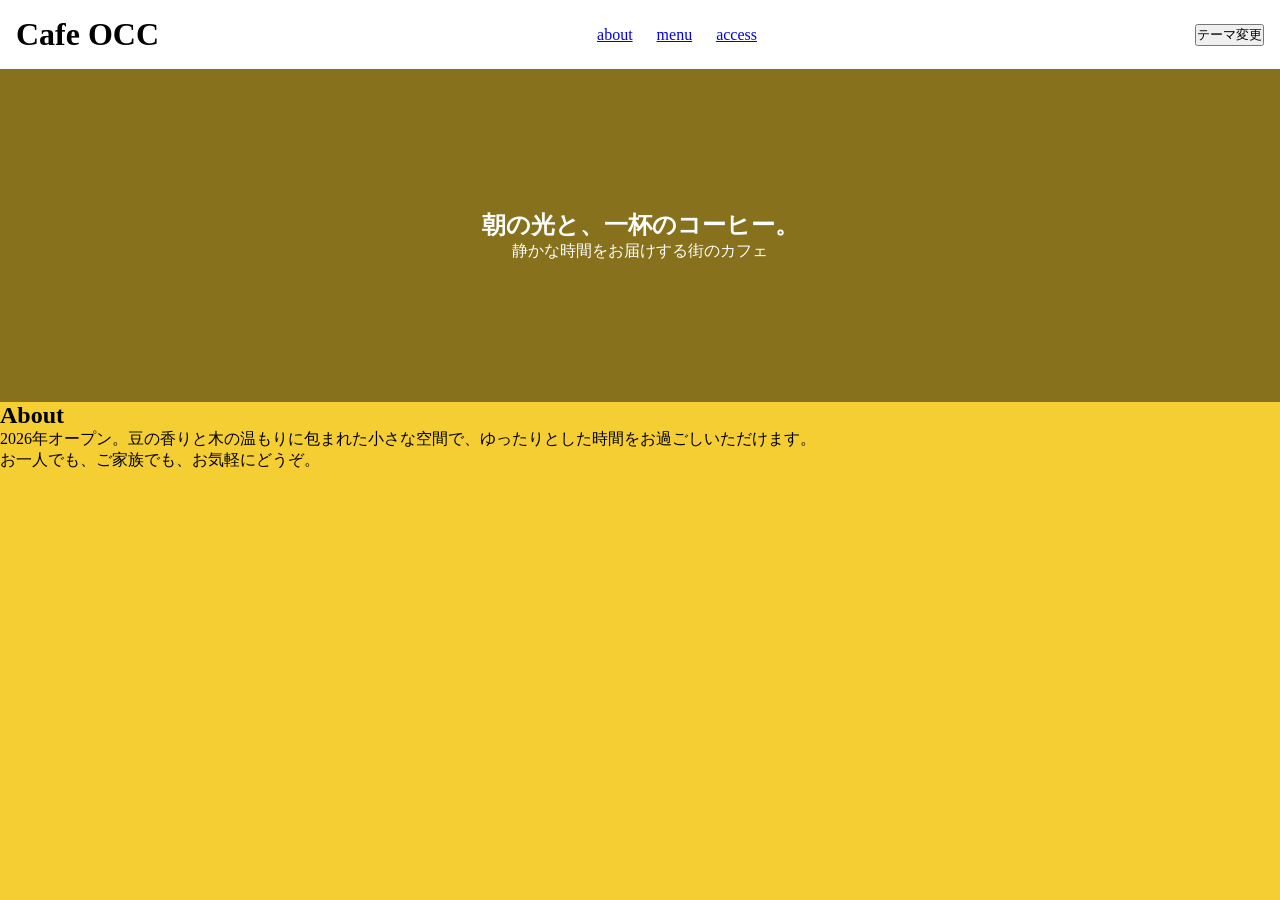
==== cafe/index.html @ ba041b87 "ABOUT のIDスタイルを残しているので続きはそこから Co-authored-by: Copilot <copilot@github.com>" ====
<!DOCTYPE html>
<html lang="ja">
<head>
    <meta charset="UTF-8">
    <meta name="viewport" content="width=device-width, initial-scale=1.0">
    <title>Cafe OCC</title>
    <link rel="stylesheet" href="style.css">
</head>
<body>
    <!-- ヘッダー -->
    <header>
        <h1>Cafe OCC</h1>

        <nav>
            <a href="#about">about</a>
            <a href="#menu">menu</a>
            <a href="#access">access</a>
        </nav>

        <button>テーマ変更</button>
    </header>

    <!-- メイン -->
    <main>
        <section id="hero">
            <h2>朝の光と、一杯のコーヒー。</h2>
            <p>静かな時間をお届けする街のカフェ</p>
        </section>

        <section id="about">
            <h2>About</h2>
            <p>2026年オープン。豆の香りと木の温もりに包まれた小さな空間で、ゆったりとした時間をお過ごしいただけます。</p>
            <p>お一人でも、ご家族でも、お気軽にどうぞ。</p>
        </section>
    </main>

    <!-- フッター -->
    <footer>

    </footer>
</body>
</html>
---- cafe/style.css ----
* {
    margin: 0;
    padding: 0;
    box-sizing: border-box;
}

:root {
  --main-color:   #78350F; /* メインの色（濃い茶色） */
  --accent-color: #F59E0B; /* アクセントの色（オレンジ） */
  --bg-color:     #f5ce33; /* ページ全体の背景色（クリーム色） */
  --text-color:   #1F2937; /* 文字色（濃いグレー） */
  --card-color:   #FFFFFF; /* カードやヘッダーの白 */
  --muted-color:  #6B7280; /* 説明文や枠線の控えめなグレー */
}

body {
    background-color: var(--bg-color);
}

header {
    background-color: var(--card-color);
    display: flex;
    justify-content: space-between;
    padding: 16px;
    align-items: center;
}

nav {
    display: flex;
    gap: 24px;
}

/* Hero */
#hero {
    background-image:
    linear-gradient(rgba(0, 0, 0, 0.45), rgba(0, 0, 0, 0.45)), /* 黒い半透明（文字を読みやすく） */
    url("https://images.unsplash.com/photo-1521017432531-fbd92d768814?w=1600&h=900&fit=crop&auto=format&q=80"); /* 背景写真 */
    padding: 140px 24px;
    background-size: cover;
    color: var(--card-color);
    text-align: center;
}
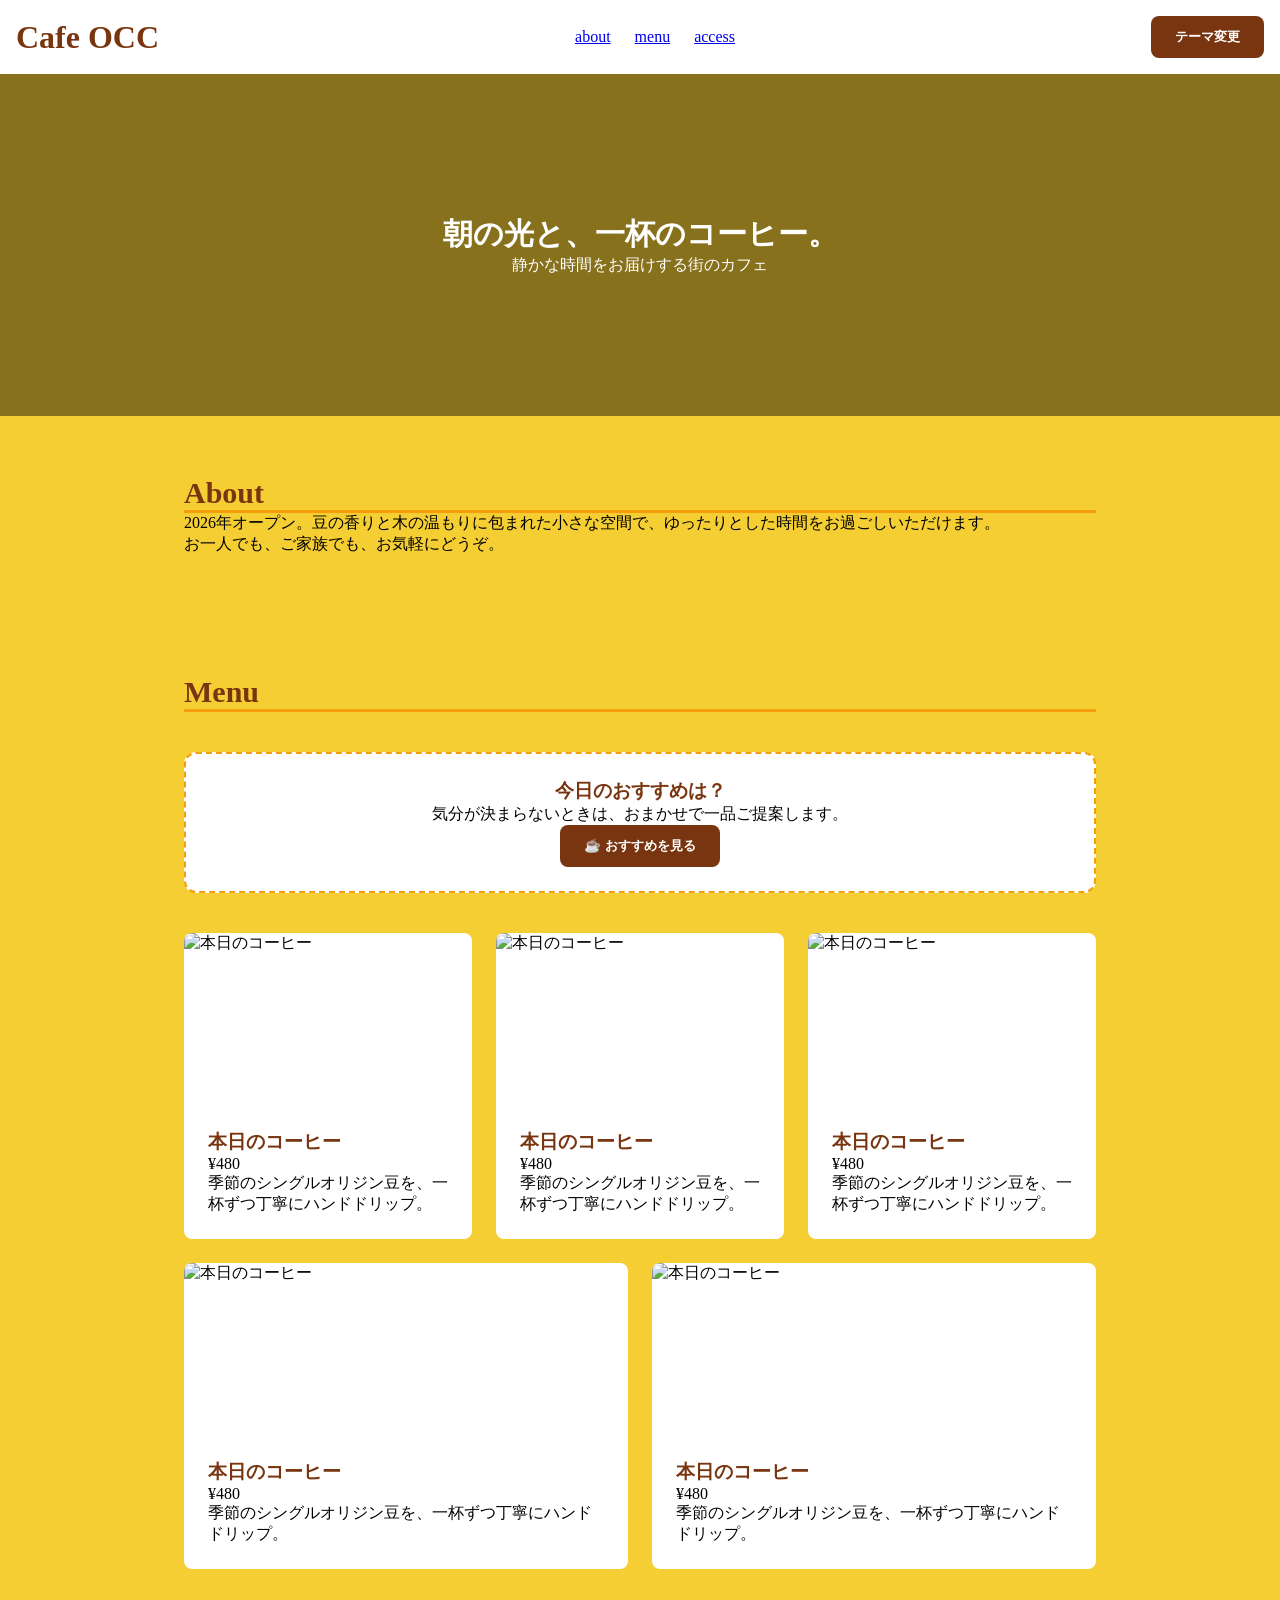
==== commit e551ef4c: "コンタクトフォームとフッターを残して次回はJS Co-authored-by: Copilot <copilot@github.com>" ====
--- a/cafe/index.html
+++ b/cafe/index.html
@@ -22,15 +22,66 @@
 
     <!-- メイン -->
     <main>
+        <!-- Hero section -->
         <section id="hero">
             <h2>朝の光と、一杯のコーヒー。</h2>
             <p>静かな時間をお届けする街のカフェ</p>
         </section>
-
+        
+        <!-- About section -->
         <section id="about">
             <h2>About</h2>
             <p>2026年オープン。豆の香りと木の温もりに包まれた小さな空間で、ゆったりとした時間をお過ごしいただけます。</p>
             <p>お一人でも、ご家族でも、お気軽にどうぞ。</p>
+        </section>
+
+        <!-- Menu section -->
+        <section id="menu">
+            <h2>Menu</h2>
+
+            <div class="recommend">
+                <h3>今日のおすすめは？</h3>
+                <p>気分が決まらないときは、おまかせで一品ご提案します。</p>
+                <button onclick="pickRecommend()" class="recommend-btn">☕ おすすめを見る</button>
+            </div>
+
+            <div class="menu-list">
+
+                <div class="menu-item">
+                    <img src="https://images.unsplash.com/photo-1509042239860-f550ce710b93?w=600&h=400&fit=crop&auto=format&q=80" alt="本日のコーヒー">
+                    <h3>本日のコーヒー</h3>
+                    <p class="price">¥480</p>
+                    <p>季節のシングルオリジン豆を、一杯ずつ丁寧にハンドドリップ。</p>
+                </div>
+
+                <div class="menu-item">
+                    <img src="https://images.unsplash.com/photo-1509042239860-f550ce710b93?w=600&h=400&fit=crop&auto=format&q=80" alt="本日のコーヒー">
+                    <h3>本日のコーヒー</h3>
+                    <p class="price">¥480</p>
+                    <p>季節のシングルオリジン豆を、一杯ずつ丁寧にハンドドリップ。</p>
+                </div>
+            
+                <div class="menu-item">
+                    <img src="https://images.unsplash.com/photo-1509042239860-f550ce710b93?w=600&h=400&fit=crop&auto=format&q=80" alt="本日のコーヒー">
+                    <h3>本日のコーヒー</h3>
+                    <p class="price">¥480</p>
+                    <p>季節のシングルオリジン豆を、一杯ずつ丁寧にハンドドリップ。</p>
+                </div>
+
+                <div class="menu-item">
+                    <img src="https://images.unsplash.com/photo-1509042239860-f550ce710b93?w=600&h=400&fit=crop&auto=format&q=80" alt="本日のコーヒー">
+                    <h3>本日のコーヒー</h3>
+                    <p class="price">¥480</p>
+                    <p>季節のシングルオリジン豆を、一杯ずつ丁寧にハンドドリップ。</p>
+                </div>
+
+                <div class="menu-item">
+                    <img src="https://images.unsplash.com/photo-1509042239860-f550ce710b93?w=600&h=400&fit=crop&auto=format&q=80" alt="本日のコーヒー">
+                    <h3>本日のコーヒー</h3>
+                    <p class="price">¥480</p>
+                    <p>季節のシングルオリジン豆を、一杯ずつ丁寧にハンドドリップ。</p>
+                </div>
+            </div>
         </section>
     </main>
 
--- a/cafe/style.css
+++ b/cafe/style.css
@@ -17,6 +17,24 @@
     background-color: var(--bg-color);
 }
 
+h1, h2, h3 {
+    color: var(--main-color);
+}
+
+button {
+    background-color: var(--main-color);
+    color: var(--card-color);
+    border: none;
+    padding: 12px 24px;
+    border-radius: 8px;
+    font-weight: bold;
+    cursor: pointer;
+}
+
+button:hover {
+    opacity: 0.85;
+}
+
 header {
     background-color: var(--card-color);
     display: flex;
@@ -30,6 +48,17 @@
     gap: 24px;
 }
 
+section {
+    max-width: 960px;
+    margin: 0 auto;
+    padding: 60px 24px;
+}
+
+section h2 {
+    font-size: 30px;
+    border-bottom: 3px solid var(--accent-color);
+}
+
 /* Hero */
 #hero {
     background-image:
@@ -37,6 +66,47 @@
     url("https://images.unsplash.com/photo-1521017432531-fbd92d768814?w=1600&h=900&fit=crop&auto=format&q=80"); /* 背景写真 */
     padding: 140px 24px;
     background-size: cover;
+    background-position: center;
     color: var(--card-color);
     text-align: center;
+    max-width: none;
+}
+
+#hero h2 {
+    color: var(--card-color);
+    border-bottom: none;
+}
+
+/* Recommend */
+.recommend {
+    border: 2px dashed var(--accent-color);
+    background-color: var(--card-color);
+    margin: 40px 0;
+    padding: 24px;
+    text-align: center;
+    border-radius: 12px;
+}
+
+/* Menu */
+.menu-list {
+    display: flex;
+    gap: 24px;
+    flex-wrap: wrap;
+}
+
+.menu-item {
+    flex: 1;
+    background-color: var(--card-color);
+    border-radius: 8px;
+    min-width: 240px;
+    padding: 24px;
+    overflow: hidden;
+}
+
+.menu-item img {
+    height: 180px;
+    display: block;
+    width: calc(100% + 48px);
+    margin: -24px -24px 16px;
+    object-fit: cover;
 }
